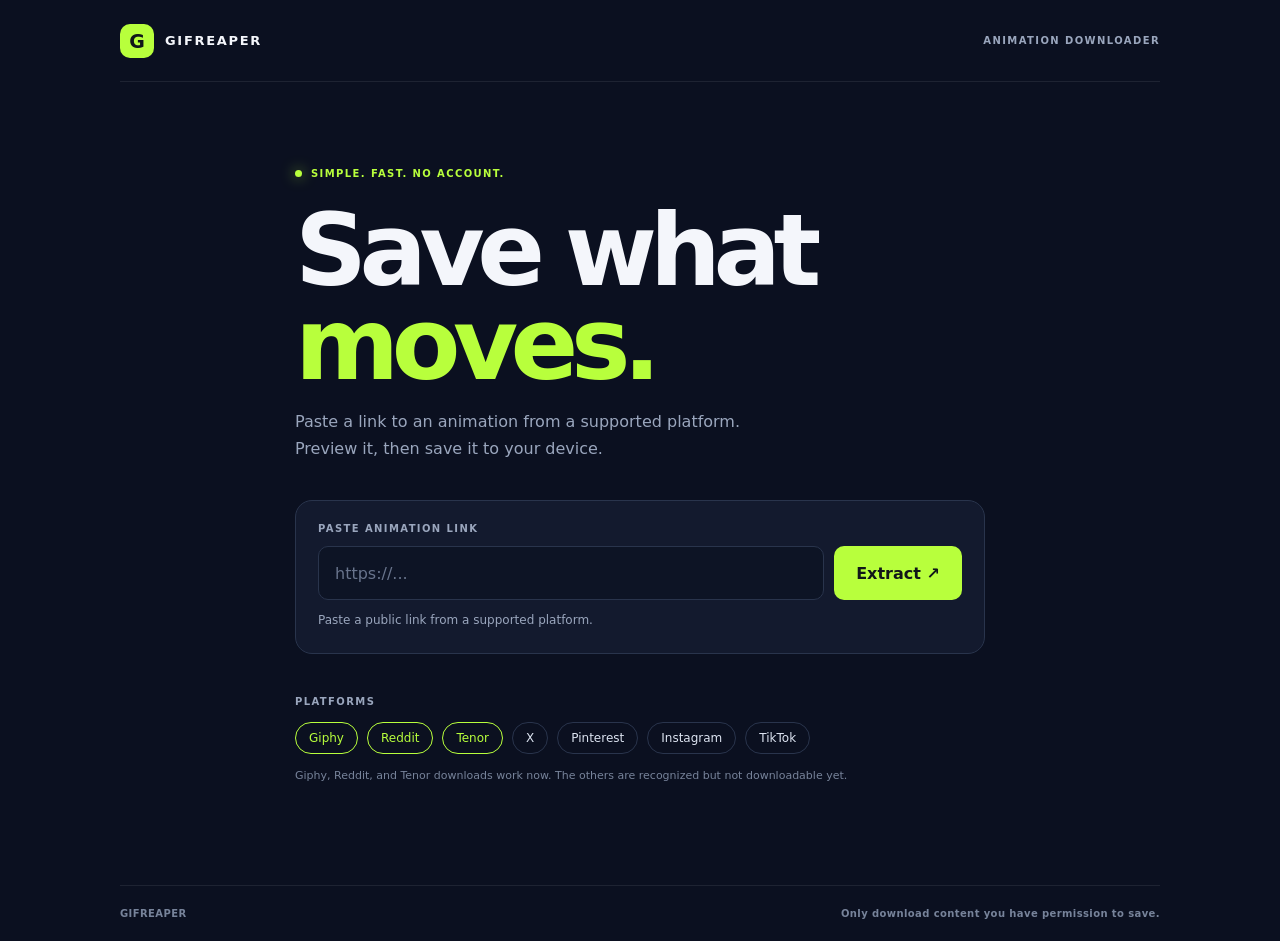
==== index.html @ ee2dcdda "Add files via upload" ====
<!doctype html>
<html lang="en">
<head>
  <meta charset="UTF-8">
  <meta name="referrer" content="no-referrer">
  <meta name="viewport" content="width=device-width, initial-scale=1">
  <meta name="description" content="Extract and download animations from supported social-media links.">
  <title>GIFReaper — Save what moves</title>
  <link rel="stylesheet" href="/style.css">
</head>
<body>
  <main class="page">
    <nav class="nav">
      <a class="brand" href="/" aria-label="GIFReaper home">
        <span class="brand-mark">G</span><span>GIFREAPER</span>
      </a>
      <span class="nav-note">ANIMATION DOWNLOADER</span>
    </nav>

    <section class="hero">
      <div class="eyebrow"><span class="pulse"></span> SIMPLE. FAST. NO ACCOUNT.</div>
      <h1>Save what<br><span>moves.</span></h1>
      <p class="intro">Paste a link to an animation from a supported platform. Preview it, then save it to your device.</p>

      <form id="extract-form" class="extract-card">
        <label for="media-url">PASTE ANIMATION LINK</label>
        <div class="input-row">
          <input id="media-url" name="url" type="url"
                 placeholder="https://..." autocomplete="url" required>
          <button id="extract-button" type="submit">Extract <span aria-hidden="true">↗</span></button>
        </div>
        <p id="message" class="message" role="status" aria-live="polite">
          Paste a public link from a supported platform.
        </p>
      </form>

      <div id="result"></div>

      <div class="supported">
        <span>PLATFORMS</span>
        <div class="platforms">
          <span class="live">Giphy</span><span class="live">Reddit</span><span class="live">Tenor</span><span>X</span>
          <span>Pinterest</span><span>Instagram</span><span>TikTok</span>
        </div>
        <small>Giphy, Reddit, and Tenor downloads work now. The others are recognized but not downloadable yet.</small>
      </div>
    </section>

    <footer>
      <span>GIFREAPER</span>
      <span>Only download content you have permission to save.</span>
    </footer>
  </main>
  <script src="/app.js"></script>
</body>
</html>
---- style.css ----
:root {
  color-scheme: dark;
  --bg: #0b1020;
  --panel: #131a2e;
  --text: #f4f6fb;
  --muted: #9aa6bd;
  --lime: #b8ff3c;
  --line: #29344c;
  --red: #ff7b86;
}
* { box-sizing: border-box; }
body {
  margin: 0; min-height: 100vh; background: var(--bg); color: var(--text);
  font-family: Inter, ui-sans-serif, system-ui, -apple-system, BlinkMacSystemFont, "Segoe UI", sans-serif;
}
.page { width: min(100% - 40px, 1040px); min-height: 100vh; margin: 0 auto; display: flex; flex-direction: column; }
.nav { height: 82px; display: flex; align-items: center; justify-content: space-between; border-bottom: 1px solid rgba(255,255,255,.08); }
.brand { display: inline-flex; align-items: center; gap: 11px; color: var(--text); text-decoration: none; font-size: 13px; font-weight: 850; letter-spacing: .13em; }
.brand-mark { width: 34px; height: 34px; display: grid; place-items: center; border-radius: 10px; background: var(--lime); color: #101719; font-size: 19px; letter-spacing: 0; }
.nav-note, .eyebrow, .extract-card label, .supported > span, footer { font-size: 10px; font-weight: 750; letter-spacing: .14em; }
.nav-note { color: var(--muted); }
.hero { width: min(100%, 690px); margin: auto; padding: 86px 0 100px; }
.eyebrow { display: flex; align-items: center; gap: 9px; color: var(--lime); }
.pulse { width: 7px; height: 7px; border-radius: 50%; background: var(--lime); box-shadow: 0 0 14px rgba(184,255,60,.7); }
h1 { margin: 25px 0 16px; font-size: clamp(58px, 11vw, 100px); line-height: .94; letter-spacing: -.075em; }
h1 span { color: var(--lime); }
.intro { max-width: 480px; color: var(--muted); font-size: 16px; line-height: 1.7; }
.extract-card { margin-top: 38px; padding: 22px; background: var(--panel); border: 1px solid var(--line); border-radius: 17px; }
.extract-card label { display: block; color: var(--muted); margin-bottom: 12px; }
.input-row { display: flex; gap: 10px; }
input { width: 100%; min-width: 0; height: 54px; padding: 0 16px; border: 1px solid var(--line); border-radius: 10px; outline: none; background: #0d1425; color: var(--text); font: inherit; }
input:focus { border-color: var(--lime); }
input::placeholder { color: #68748c; }
button { flex: 0 0 auto; min-width: 128px; border: 0; border-radius: 10px; padding: 0 18px; background: var(--lime); color: #101719; font: inherit; font-weight: 800; cursor: pointer; }
button:hover { filter: brightness(1.06); }
button:disabled { opacity: .65; cursor: wait; }
.message { min-height: 18px; margin: 13px 0 0; color: var(--muted); font-size: 12px; }
.message.error { color: var(--red); }
.message.success { color: var(--lime); }
.supported { margin-top: 36px; }
.supported > span { color: var(--muted); }
.platforms { display: flex; flex-wrap: wrap; gap: 9px; margin: 13px 0 10px; }
.platforms span { padding: 8px 13px; border: 1px solid var(--line); border-radius: 999px; color: #dce3f0; font-size: 12px; }
.supported small { color: #77839a; font-size: 11px; line-height: 1.5; }
footer { display: flex; justify-content: space-between; gap: 20px; padding: 22px 0; border-top: 1px solid rgba(255,255,255,.08); color: #77839a; letter-spacing: .04em; }
.platforms span.live { border-color: var(--lime); color: var(--lime); }
#result:empty { display: none; }
.result-card { margin-top: 16px; padding: 16px; background: var(--panel); border: 1px solid var(--line); border-radius: 17px; }
.preview { display: grid; place-items: center; min-height: 120px; max-height: 380px; overflow: hidden; border-radius: 10px; background: #0d1425; }
.preview img, .preview video { display: block; max-width: 100%; max-height: 380px; }
.preview-fail { margin: 0; padding: 24px; color: var(--muted); font-size: 12px; text-align: center; }
.result-meta { margin-top: 14px; }
.result-platform { color: var(--muted); font-size: 10px; font-weight: 750; letter-spacing: .14em; }
.result-title { margin: 6px 0 0; font-size: 14px; line-height: 1.5; overflow-wrap: anywhere; }
.actions { display: flex; flex-wrap: wrap; gap: 10px; margin-top: 14px; }
.download { flex: 1 1 160px; display: grid; place-items: center; height: 50px; padding: 0 16px; border-radius: 10px; background: var(--lime); color: #101719; font-weight: 800; font-size: 14px; text-decoration: none; }
.download:hover { filter: brightness(1.06); }
@media (max-width: 560px) {
  .page { width: min(100% - 28px, 1040px); }
  .nav { height: 68px; }
  .nav-note { font-size: 8px; }
  .hero { padding: 70px 0 80px; }
  .extract-card { padding: 16px; }
  .input-row { flex-direction: column; }
  button { height: 50px; }
  footer { flex-direction: column; font-size: 9px; }
}

.result-badges { display: flex; flex-wrap: wrap; gap: 8px; align-items: center; }
.result-format { padding: 3px 8px; border: 1px solid var(--line); border-radius: 999px; color: #dce3f0; font-size: 10px; font-weight: 750; letter-spacing: .08em; }
.preview-loading { margin: 0; padding: 24px; color: var(--muted); font-size: 12px; text-align: center; }
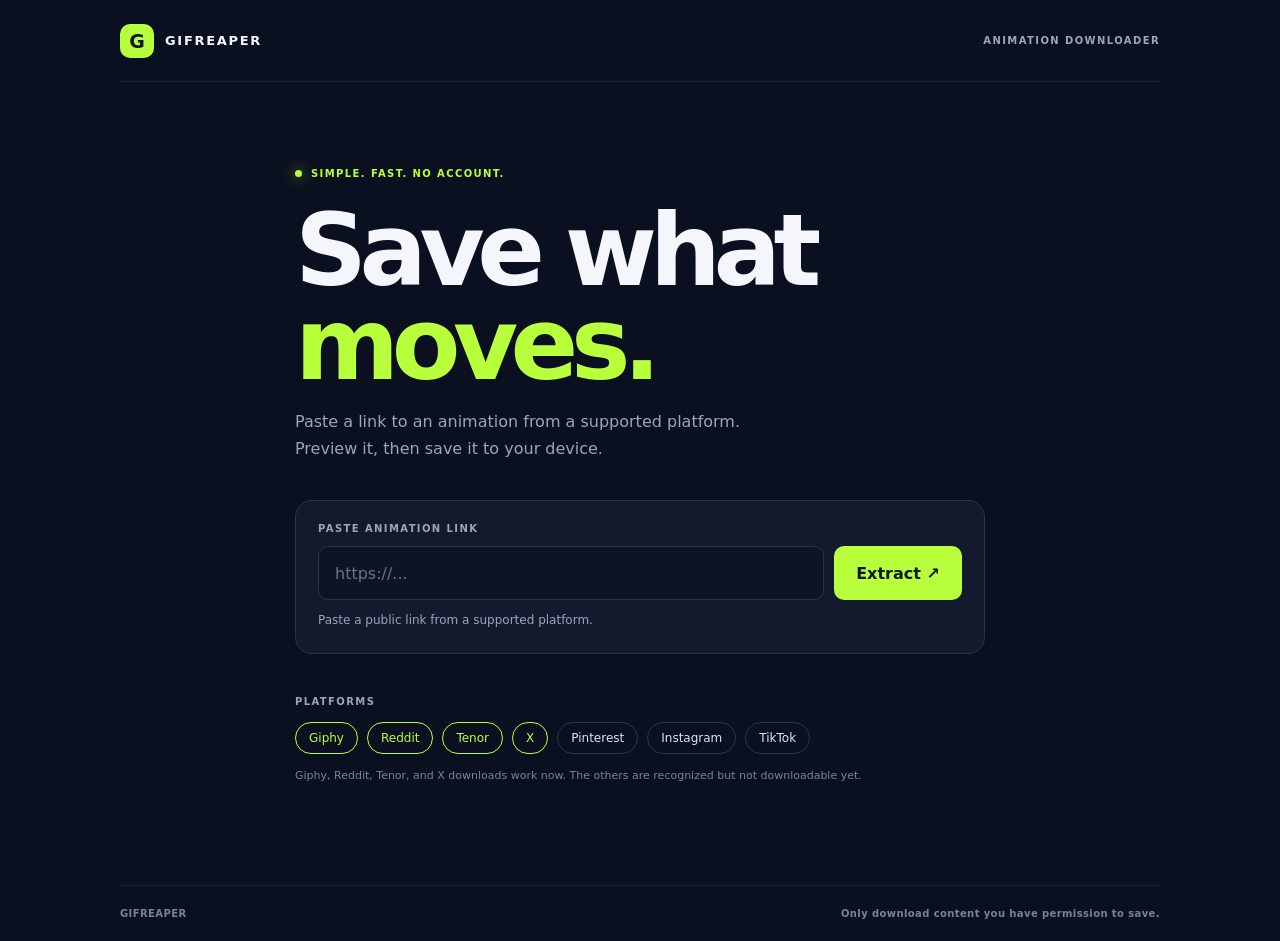
==== commit 472d65a5: "Add files via upload" ====
--- a/index.html
+++ b/index.html
@@ -39,10 +39,10 @@
       <div class="supported">
         <span>PLATFORMS</span>
         <div class="platforms">
-          <span class="live">Giphy</span><span class="live">Reddit</span><span class="live">Tenor</span><span>X</span>
+          <span class="live">Giphy</span><span class="live">Reddit</span><span class="live">Tenor</span><span class="live">X</span>
           <span>Pinterest</span><span>Instagram</span><span>TikTok</span>
         </div>
-        <small>Giphy, Reddit, and Tenor downloads work now. The others are recognized but not downloadable yet.</small>
+        <small>Giphy, Reddit, Tenor, and X downloads work now. The others are recognized but not downloadable yet.</small>
       </div>
     </section>
 
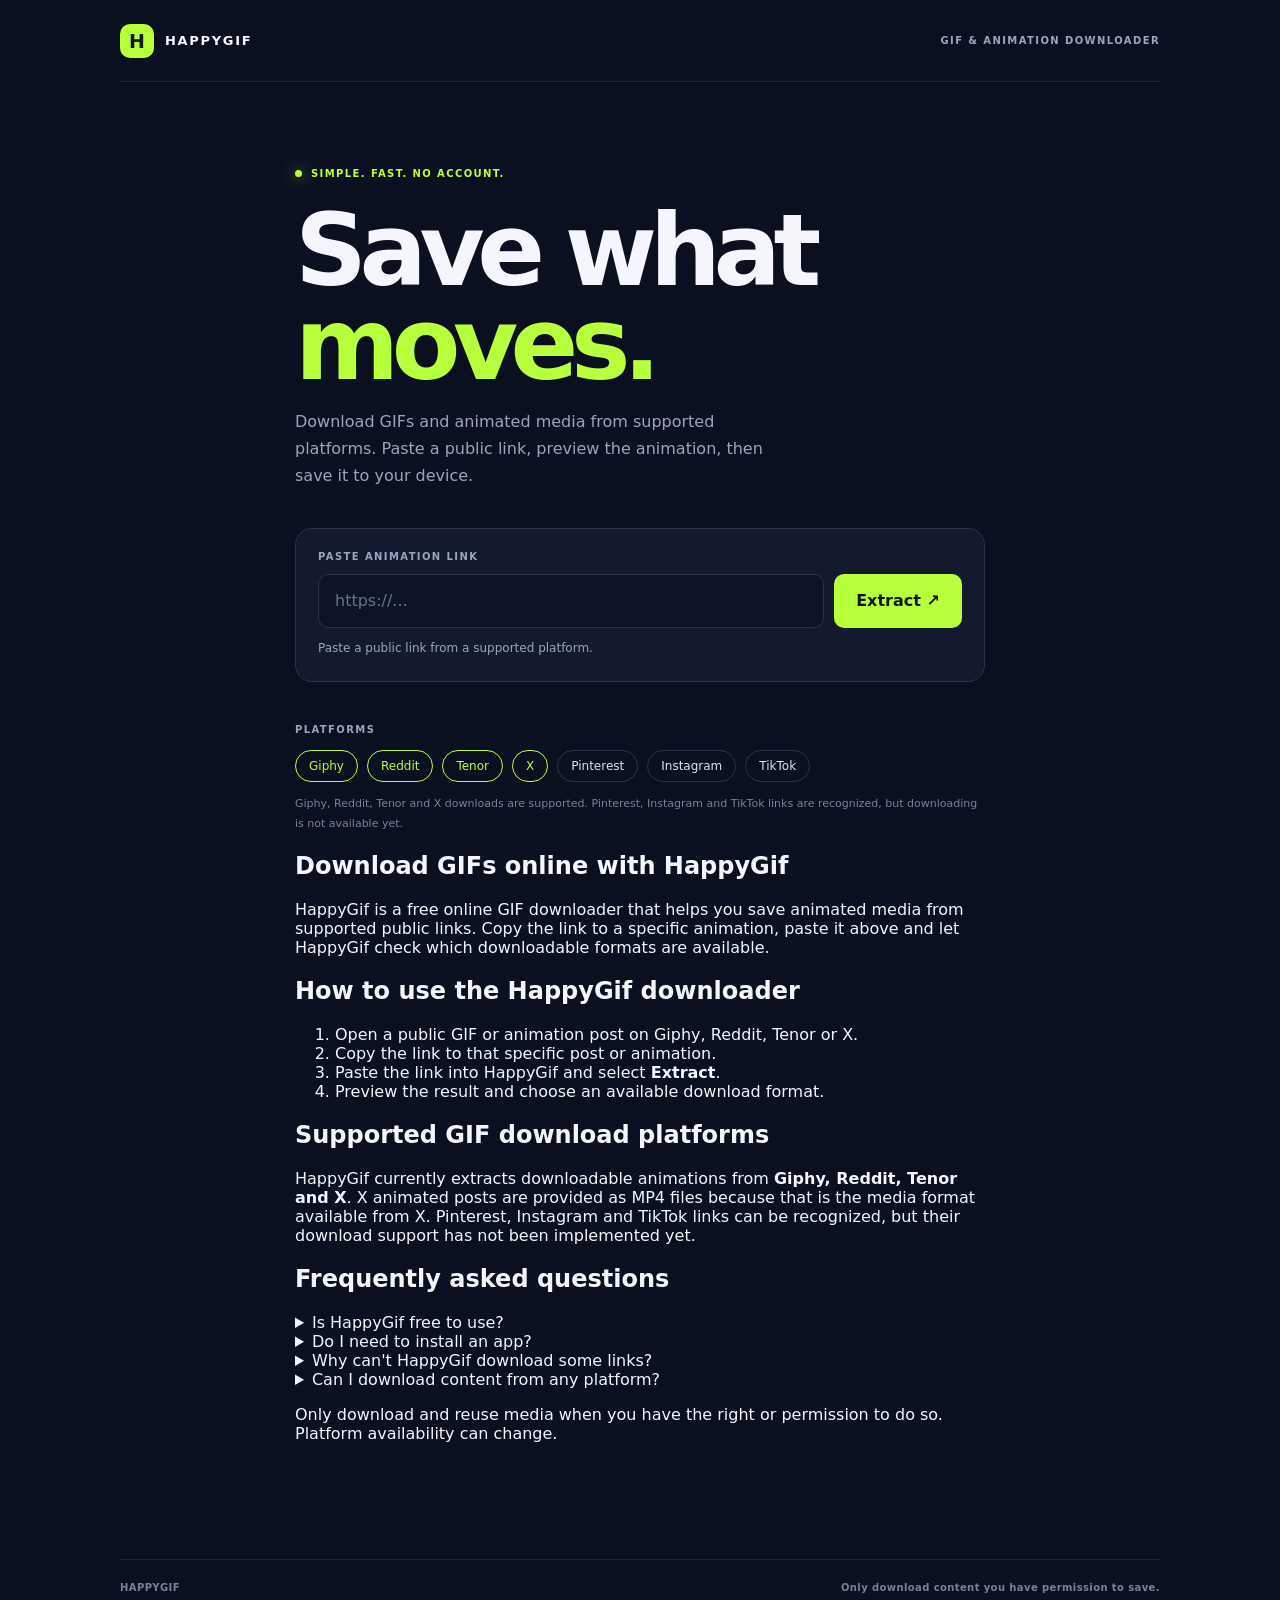
==== commit e08087dc: "Update index.html" ====
--- a/index.html
+++ b/index.html
@@ -1,56 +1,257 @@
+
 <!doctype html>
 <html lang="en">
 <head>
   <meta charset="UTF-8">
-  <meta name="referrer" content="no-referrer">
   <meta name="viewport" content="width=device-width, initial-scale=1">
-  <meta name="description" content="Extract and download animations from supported social-media links.">
-  <title>GIFReaper — Save what moves</title>
+
+  <title>HappyGif — Download GIFs Online</title>
+
+  <meta name="description" content="Download GIFs and animated media from Giphy, Reddit, Tenor and X. Paste a public link, preview the animation and save it with HappyGif.">
+
+  <meta name="robots" content="index, follow, max-image-preview:large">
+  <meta name="theme-color" content="#0b1020">
+
+  <link rel="canonical" href="https://happygif.onrender.com/">
+  <link rel="icon" type="image/svg+xml" href="/favicon.svg">
   <link rel="stylesheet" href="/style.css">
+
+  <!-- Open Graph -->
+  <meta property="og:type" content="website">
+  <meta property="og:site_name" content="HappyGif">
+  <meta property="og:title" content="HappyGif — Download GIFs Online">
+  <meta property="og:description" content="Paste a public link from Giphy, Reddit, Tenor or X. Preview the animation and download it with HappyGif.">
+  <meta property="og:url" content="https://happygif.onrender.com/">
+
+  <!-- X / Twitter -->
+  <meta name="twitter:card" content="summary">
+  <meta name="twitter:title" content="HappyGif — Download GIFs Online">
+  <meta name="twitter:description" content="Download GIFs and animated media from supported links with HappyGif.">
+
+  <!-- Search engine structured data -->
+  <script type="application/ld+json">
+  {
+    "@context": "https://schema.org",
+    "@type": "WebApplication",
+    "name": "HappyGif",
+    "url": "https://happygif.onrender.com/",
+    "description": "An online tool for previewing and downloading GIFs and animated media from supported Giphy, Reddit, Tenor and X links.",
+    "applicationCategory": "UtilitiesApplication",
+    "operatingSystem": "Any",
+    "offers": {
+      "@type": "Offer",
+      "price": "0",
+      "priceCurrency": "USD"
+    }
+  }
+  </script>
+
+  <!-- FAQ structured data -->
+  <script type="application/ld+json">
+  {
+    "@context": "https://schema.org",
+    "@type": "FAQPage",
+    "mainEntity": [
+      {
+        "@type": "Question",
+        "name": "How do I download a GIF with HappyGif?",
+        "acceptedAnswer": {
+          "@type": "Answer",
+          "text": "Copy a public animation link from a supported platform, paste it into HappyGif, select Extract, preview the result and choose an available download format."
+        }
+      },
+      {
+        "@type": "Question",
+        "name": "Which platforms does HappyGif support?",
+        "acceptedAnswer": {
+          "@type": "Answer",
+          "text": "HappyGif currently extracts downloadable media from Giphy, Reddit, Tenor and X. Pinterest, Instagram and TikTok links can be recognized, but downloading from those platforms is not available yet."
+        }
+      },
+      {
+        "@type": "Question",
+        "name": "Does HappyGif require an account?",
+        "acceptedAnswer": {
+          "@type": "Answer",
+          "text": "No. HappyGif can be used without creating an account."
+        }
+      },
+      {
+        "@type": "Question",
+        "name": "Why does an X download save as an MP4?",
+        "acceptedAnswer": {
+          "@type": "Answer",
+          "text": "Animated media from X is delivered as MP4 video, so HappyGif provides the available MP4 download."
+        }
+      }
+    ]
+  }
+  </script>
 </head>
+
 <body>
   <main class="page">
-    <nav class="nav">
-      <a class="brand" href="/" aria-label="GIFReaper home">
-        <span class="brand-mark">G</span><span>GIFREAPER</span>
+
+    <nav class="nav" aria-label="Main navigation">
+      <a class="brand" href="/" aria-label="HappyGif home">
+        <span class="brand-mark">H</span>
+        <span>HAPPYGIF</span>
       </a>
-      <span class="nav-note">ANIMATION DOWNLOADER</span>
+
+      <span class="nav-note">GIF & ANIMATION DOWNLOADER</span>
     </nav>
 
     <section class="hero">
-      <div class="eyebrow"><span class="pulse"></span> SIMPLE. FAST. NO ACCOUNT.</div>
+
+      <div class="eyebrow">
+        <span class="pulse"></span>
+        SIMPLE. FAST. NO ACCOUNT.
+      </div>
+
       <h1>Save what<br><span>moves.</span></h1>
-      <p class="intro">Paste a link to an animation from a supported platform. Preview it, then save it to your device.</p>
+
+      <p class="intro">
+        Download GIFs and animated media from supported platforms.
+        Paste a public link, preview the animation, then save it to your device.
+      </p>
 
       <form id="extract-form" class="extract-card">
+
         <label for="media-url">PASTE ANIMATION LINK</label>
+
         <div class="input-row">
-          <input id="media-url" name="url" type="url"
-                 placeholder="https://..." autocomplete="url" required>
-          <button id="extract-button" type="submit">Extract <span aria-hidden="true">↗</span></button>
+          <input
+            id="media-url"
+            name="url"
+            type="url"
+            placeholder="https://..."
+            autocomplete="url"
+            required
+          >
+
+          <button id="extract-button" type="submit">
+            Extract <span aria-hidden="true">↗</span>
+          </button>
         </div>
+
         <p id="message" class="message" role="status" aria-live="polite">
           Paste a public link from a supported platform.
         </p>
+
       </form>
 
       <div id="result"></div>
 
       <div class="supported">
+
         <span>PLATFORMS</span>
+
         <div class="platforms">
-          <span class="live">Giphy</span><span class="live">Reddit</span><span class="live">Tenor</span><span class="live">X</span>
-          <span>Pinterest</span><span>Instagram</span><span>TikTok</span>
+          <span class="live">Giphy</span>
+          <span class="live">Reddit</span>
+          <span class="live">Tenor</span>
+          <span class="live">X</span>
+          <span>Pinterest</span>
+          <span>Instagram</span>
+          <span>TikTok</span>
         </div>
-        <small>Giphy, Reddit, Tenor, and X downloads work now. The others are recognized but not downloadable yet.</small>
+
+        <small>
+          Giphy, Reddit, Tenor and X downloads are supported.
+          Pinterest, Instagram and TikTok links are recognized,
+          but downloading is not available yet.
+        </small>
+
       </div>
+
+      <!-- Search engine content -->
+      <section class="seo-content" aria-labelledby="how-it-works">
+
+        <h2 id="how-it-works">Download GIFs online with HappyGif</h2>
+
+        <p>
+          HappyGif is a free online GIF downloader that helps you save
+          animated media from supported public links. Copy the link to
+          a specific animation, paste it above and let HappyGif check
+          which downloadable formats are available.
+        </p>
+
+        <h2>How to use the HappyGif downloader</h2>
+
+        <ol>
+          <li>Open a public GIF or animation post on Giphy, Reddit, Tenor or X.</li>
+          <li>Copy the link to that specific post or animation.</li>
+          <li>Paste the link into HappyGif and select <strong>Extract</strong>.</li>
+          <li>Preview the result and choose an available download format.</li>
+        </ol>
+
+        <h2>Supported GIF download platforms</h2>
+
+        <p>
+          HappyGif currently extracts downloadable animations from
+          <strong>Giphy, Reddit, Tenor and X</strong>.
+          X animated posts are provided as MP4 files because that is
+          the media format available from X.
+          Pinterest, Instagram and TikTok links can be recognized,
+          but their download support has not been implemented yet.
+        </p>
+
+        <h2>Frequently asked questions</h2>
+
+        <div class="faq-list">
+
+          <details>
+            <summary>Is HappyGif free to use?</summary>
+            <p>
+              Yes. HappyGif is currently free to use and does not
+              require an account.
+            </p>
+          </details>
+
+          <details>
+            <summary>Do I need to install an app?</summary>
+            <p>
+              No. HappyGif runs in your web browser. Open the website,
+              paste a supported public link and extract the animation.
+            </p>
+          </details>
+
+          <details>
+            <summary>Why can't HappyGif download some links?</summary>
+            <p>
+              A post may be private, removed, unavailable, or hosted on
+              a platform that HappyGif does not yet support for downloads.
+              Some platforms may also restrict automated access.
+            </p>
+          </details>
+
+          <details>
+            <summary>Can I download content from any platform?</summary>
+            <p>
+              Not yet. Download extraction currently supports Giphy,
+              Reddit, Tenor and X. Other platforms may be recognized
+              without being downloadable.
+            </p>
+          </details>
+
+        </div>
+
+        <p class="legal-note">
+          Only download and reuse media when you have the right or
+          permission to do so. Platform availability can change.
+        </p>
+
+      </section>
+
     </section>
 
     <footer>
-      <span>GIFREAPER</span>
+      <span>HAPPYGIF</span>
       <span>Only download content you have permission to save.</span>
     </footer>
+
   </main>
-  <script src="/app.js"></script>
+
+  <script src="/app.js" defer></script>
 </body>
 </html>
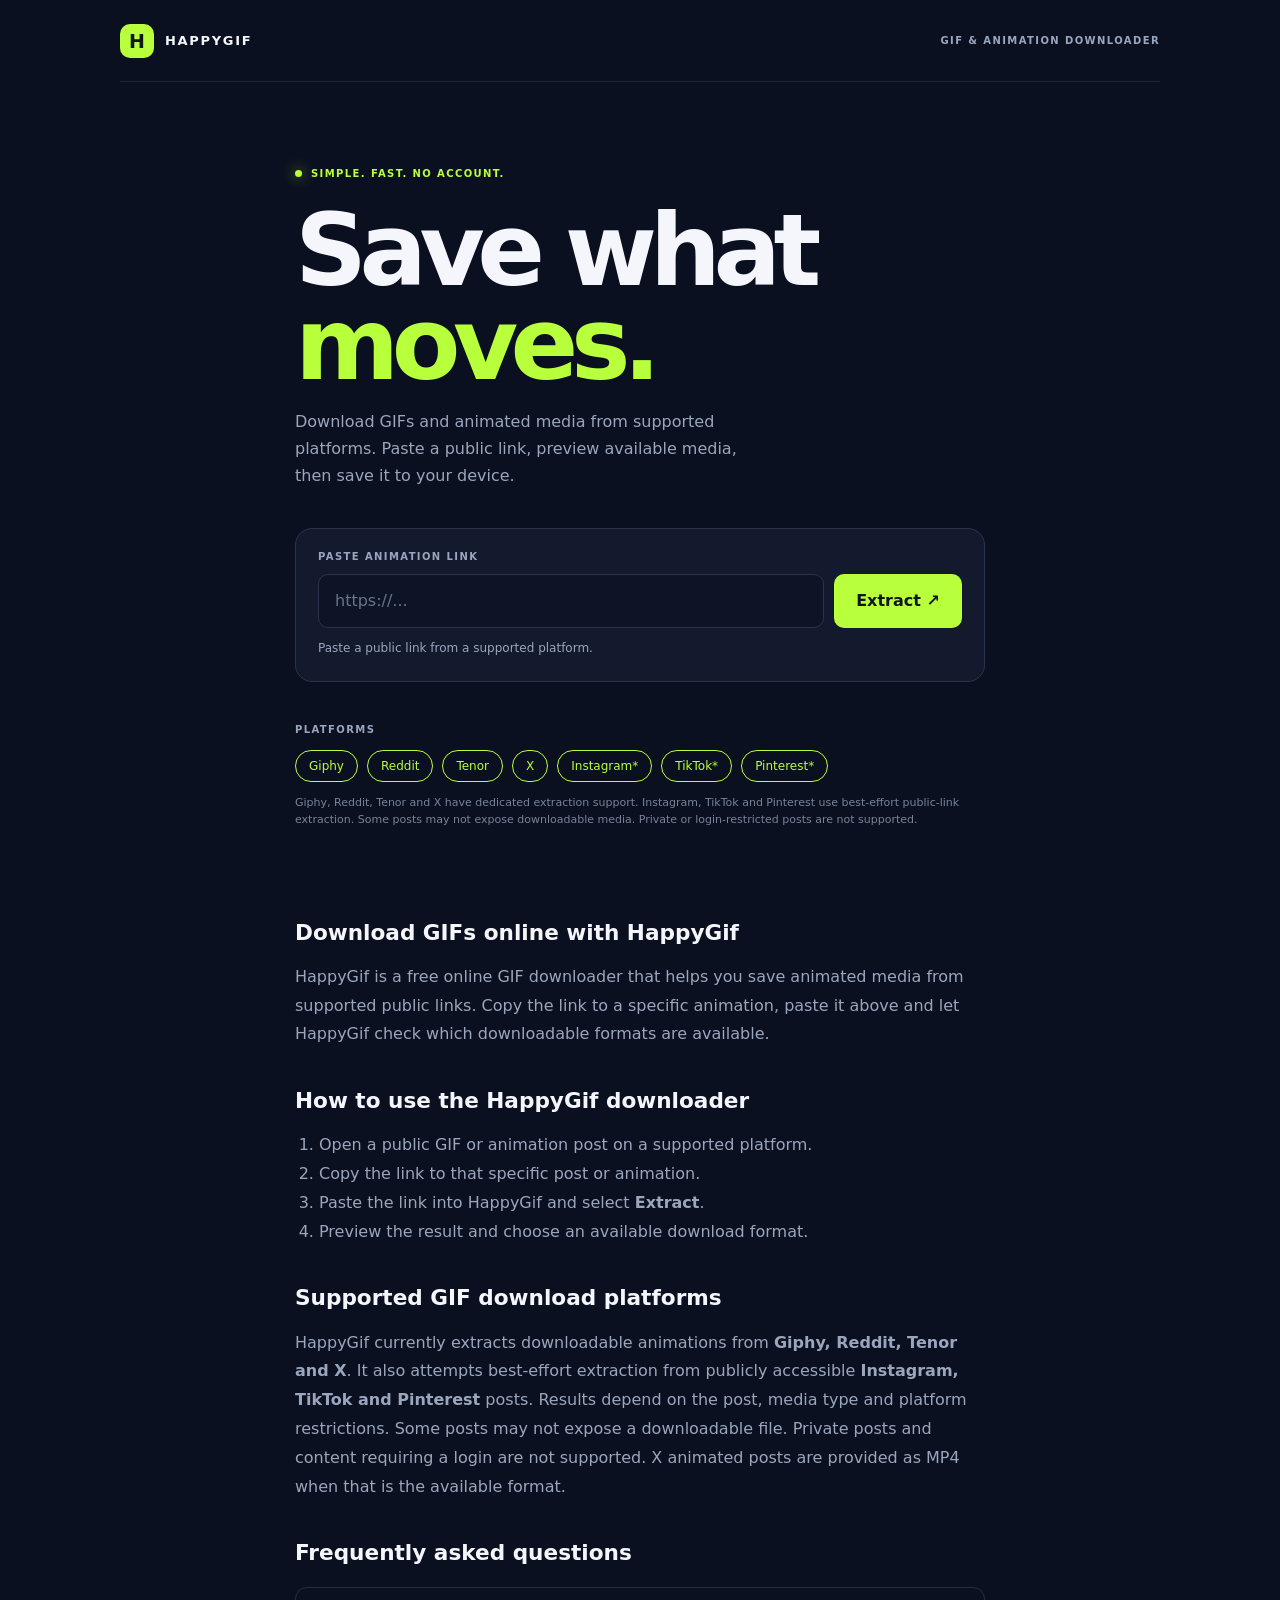
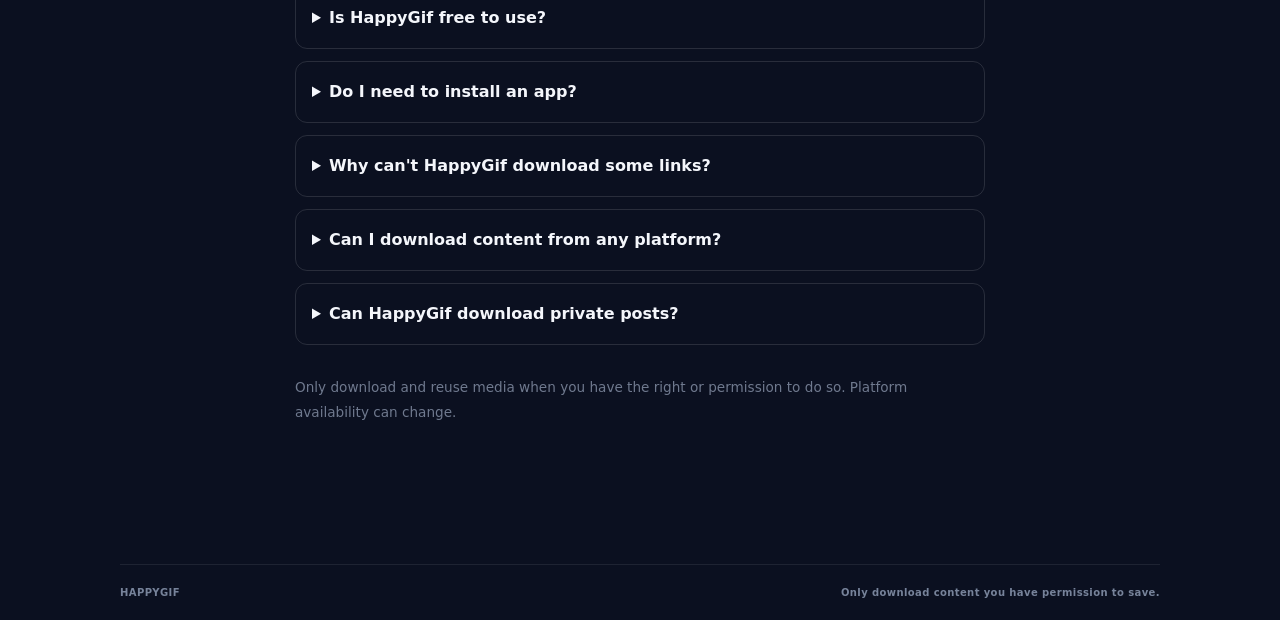
==== commit 92663e29: "Update index.html" ====
--- a/index.html
+++ b/index.html
@@ -1,4 +1,3 @@
-
 <!doctype html>
 <html lang="en">
 <head>
@@ -7,7 +6,7 @@
 
   <title>HappyGif — Download GIFs Online</title>
 
-  <meta name="description" content="Download GIFs and animated media from Giphy, Reddit, Tenor and X. Paste a public link, preview the animation and save it with HappyGif.">
+  <meta name="description" content="Download GIFs and animated media from Giphy, Reddit, Tenor, X, Instagram, TikTok and Pinterest when publicly accessible. Paste a link, preview available media and save it with HappyGif.">
 
   <meta name="robots" content="index, follow, max-image-preview:large">
   <meta name="theme-color" content="#0b1020">
@@ -20,13 +19,13 @@
   <meta property="og:type" content="website">
   <meta property="og:site_name" content="HappyGif">
   <meta property="og:title" content="HappyGif — Download GIFs Online">
-  <meta property="og:description" content="Paste a public link from Giphy, Reddit, Tenor or X. Preview the animation and download it with HappyGif.">
+  <meta property="og:description" content="Paste a public link from a supported platform. Preview available media and download it with HappyGif.">
   <meta property="og:url" content="https://happygif.onrender.com/">
 
   <!-- X / Twitter -->
   <meta name="twitter:card" content="summary">
   <meta name="twitter:title" content="HappyGif — Download GIFs Online">
-  <meta name="twitter:description" content="Download GIFs and animated media from supported links with HappyGif.">
+  <meta name="twitter:description" content="Download GIFs and supported animated media from public links with HappyGif.">
 
   <!-- Search engine structured data -->
   <script type="application/ld+json">
@@ -35,7 +34,7 @@
     "@type": "WebApplication",
     "name": "HappyGif",
     "url": "https://happygif.onrender.com/",
-    "description": "An online tool for previewing and downloading GIFs and animated media from supported Giphy, Reddit, Tenor and X links.",
+    "description": "An online tool for previewing and downloading GIFs and animated media from supported public links on Giphy, Reddit, Tenor, X, Instagram, TikTok and Pinterest.",
     "applicationCategory": "UtilitiesApplication",
     "operatingSystem": "Any",
     "offers": {
@@ -65,7 +64,7 @@
         "name": "Which platforms does HappyGif support?",
         "acceptedAnswer": {
           "@type": "Answer",
-          "text": "HappyGif currently extracts downloadable media from Giphy, Reddit, Tenor and X. Pinterest, Instagram and TikTok links can be recognized, but downloading from those platforms is not available yet."
+          "text": "HappyGif extracts downloadable media from Giphy, Reddit, Tenor and X, and attempts best-effort extraction from publicly accessible Instagram, TikTok and Pinterest posts. Results vary by post and platform restrictions."
         }
       },
       {
@@ -81,7 +80,15 @@
         "name": "Why does an X download save as an MP4?",
         "acceptedAnswer": {
           "@type": "Answer",
-          "text": "Animated media from X is delivered as MP4 video, so HappyGif provides the available MP4 download."
+          "text": "Animated media from X is often delivered as MP4 video, so HappyGif provides the available MP4 download."
+        }
+      },
+      {
+        "@type": "Question",
+        "name": "Can HappyGif download private posts?",
+        "acceptedAnswer": {
+          "@type": "Answer",
+          "text": "No. HappyGif does not bypass private-account restrictions or login requirements. Only publicly accessible media that can be retrieved is supported."
         }
       }
     ]
@@ -112,7 +119,7 @@
 
       <p class="intro">
         Download GIFs and animated media from supported platforms.
-        Paste a public link, preview the animation, then save it to your device.
+        Paste a public link, preview available media, then save it to your device.
       </p>
 
       <form id="extract-form" class="extract-card">
@@ -151,15 +158,16 @@
           <span class="live">Reddit</span>
           <span class="live">Tenor</span>
           <span class="live">X</span>
-          <span>Pinterest</span>
-          <span>Instagram</span>
-          <span>TikTok</span>
+          <span class="live">Instagram*</span>
+          <span class="live">TikTok*</span>
+          <span class="live">Pinterest*</span>
         </div>
 
         <small>
-          Giphy, Reddit, Tenor and X downloads are supported.
-          Pinterest, Instagram and TikTok links are recognized,
-          but downloading is not available yet.
+          Giphy, Reddit, Tenor and X have dedicated extraction support.
+          Instagram, TikTok and Pinterest use best-effort public-link extraction.
+          Some posts may not expose downloadable media.
+          Private or login-restricted posts are not supported.
         </small>
 
       </div>
@@ -179,7 +187,7 @@
         <h2>How to use the HappyGif downloader</h2>
 
         <ol>
-          <li>Open a public GIF or animation post on Giphy, Reddit, Tenor or X.</li>
+          <li>Open a public GIF or animation post on a supported platform.</li>
           <li>Copy the link to that specific post or animation.</li>
           <li>Paste the link into HappyGif and select <strong>Extract</strong>.</li>
           <li>Preview the result and choose an available download format.</li>
@@ -190,10 +198,12 @@
         <p>
           HappyGif currently extracts downloadable animations from
           <strong>Giphy, Reddit, Tenor and X</strong>.
-          X animated posts are provided as MP4 files because that is
-          the media format available from X.
-          Pinterest, Instagram and TikTok links can be recognized,
-          but their download support has not been implemented yet.
+          It also attempts best-effort extraction from publicly accessible
+          <strong>Instagram, TikTok and Pinterest</strong> posts.
+          Results depend on the post, media type and platform restrictions.
+          Some posts may not expose a downloadable file.
+          Private posts and content requiring a login are not supported.
+          X animated posts are provided as MP4 when that is the available format.
         </p>
 
         <h2>Frequently asked questions</h2>
@@ -220,17 +230,27 @@
             <summary>Why can't HappyGif download some links?</summary>
             <p>
               A post may be private, removed, unavailable, or hosted on
-              a platform that HappyGif does not yet support for downloads.
-              Some platforms may also restrict automated access.
+              a platform that restricts automated access. Some posts
+              may also contain still images rather than downloadable
+              GIF or video media.
             </p>
           </details>
 
           <details>
             <summary>Can I download content from any platform?</summary>
             <p>
-              Not yet. Download extraction currently supports Giphy,
-              Reddit, Tenor and X. Other platforms may be recognized
-              without being downloadable.
+              HappyGif supports Giphy, Reddit, Tenor and X, and attempts
+              extraction from public Instagram, TikTok and Pinterest links.
+              Availability depends on the post and platform restrictions.
+            </p>
+          </details>
+
+          <details>
+            <summary>Can HappyGif download private posts?</summary>
+            <p>
+              No. HappyGif does not bypass private-account restrictions
+              or login requirements. Only publicly accessible media
+              that can be retrieved is supported.
             </p>
           </details>
 
--- a/style.css
+++ b/style.css
@@ -1,3 +1,4 @@
+
 :root {
   color-scheme: dark;
   --bg: #0b1020;
@@ -8,64 +9,424 @@
   --line: #29344c;
   --red: #ff7b86;
 }
-* { box-sizing: border-box; }
+
+* {
+  box-sizing: border-box;
+}
+
 body {
-  margin: 0; min-height: 100vh; background: var(--bg); color: var(--text);
-  font-family: Inter, ui-sans-serif, system-ui, -apple-system, BlinkMacSystemFont, "Segoe UI", sans-serif;
-}
-.page { width: min(100% - 40px, 1040px); min-height: 100vh; margin: 0 auto; display: flex; flex-direction: column; }
-.nav { height: 82px; display: flex; align-items: center; justify-content: space-between; border-bottom: 1px solid rgba(255,255,255,.08); }
-.brand { display: inline-flex; align-items: center; gap: 11px; color: var(--text); text-decoration: none; font-size: 13px; font-weight: 850; letter-spacing: .13em; }
-.brand-mark { width: 34px; height: 34px; display: grid; place-items: center; border-radius: 10px; background: var(--lime); color: #101719; font-size: 19px; letter-spacing: 0; }
-.nav-note, .eyebrow, .extract-card label, .supported > span, footer { font-size: 10px; font-weight: 750; letter-spacing: .14em; }
-.nav-note { color: var(--muted); }
-.hero { width: min(100%, 690px); margin: auto; padding: 86px 0 100px; }
-.eyebrow { display: flex; align-items: center; gap: 9px; color: var(--lime); }
-.pulse { width: 7px; height: 7px; border-radius: 50%; background: var(--lime); box-shadow: 0 0 14px rgba(184,255,60,.7); }
-h1 { margin: 25px 0 16px; font-size: clamp(58px, 11vw, 100px); line-height: .94; letter-spacing: -.075em; }
-h1 span { color: var(--lime); }
-.intro { max-width: 480px; color: var(--muted); font-size: 16px; line-height: 1.7; }
-.extract-card { margin-top: 38px; padding: 22px; background: var(--panel); border: 1px solid var(--line); border-radius: 17px; }
-.extract-card label { display: block; color: var(--muted); margin-bottom: 12px; }
-.input-row { display: flex; gap: 10px; }
-input { width: 100%; min-width: 0; height: 54px; padding: 0 16px; border: 1px solid var(--line); border-radius: 10px; outline: none; background: #0d1425; color: var(--text); font: inherit; }
-input:focus { border-color: var(--lime); }
-input::placeholder { color: #68748c; }
-button { flex: 0 0 auto; min-width: 128px; border: 0; border-radius: 10px; padding: 0 18px; background: var(--lime); color: #101719; font: inherit; font-weight: 800; cursor: pointer; }
-button:hover { filter: brightness(1.06); }
-button:disabled { opacity: .65; cursor: wait; }
-.message { min-height: 18px; margin: 13px 0 0; color: var(--muted); font-size: 12px; }
-.message.error { color: var(--red); }
-.message.success { color: var(--lime); }
-.supported { margin-top: 36px; }
-.supported > span { color: var(--muted); }
-.platforms { display: flex; flex-wrap: wrap; gap: 9px; margin: 13px 0 10px; }
-.platforms span { padding: 8px 13px; border: 1px solid var(--line); border-radius: 999px; color: #dce3f0; font-size: 12px; }
-.supported small { color: #77839a; font-size: 11px; line-height: 1.5; }
-footer { display: flex; justify-content: space-between; gap: 20px; padding: 22px 0; border-top: 1px solid rgba(255,255,255,.08); color: #77839a; letter-spacing: .04em; }
-.platforms span.live { border-color: var(--lime); color: var(--lime); }
-#result:empty { display: none; }
-.result-card { margin-top: 16px; padding: 16px; background: var(--panel); border: 1px solid var(--line); border-radius: 17px; }
-.preview { display: grid; place-items: center; min-height: 120px; max-height: 380px; overflow: hidden; border-radius: 10px; background: #0d1425; }
-.preview img, .preview video { display: block; max-width: 100%; max-height: 380px; }
-.preview-fail { margin: 0; padding: 24px; color: var(--muted); font-size: 12px; text-align: center; }
-.result-meta { margin-top: 14px; }
-.result-platform { color: var(--muted); font-size: 10px; font-weight: 750; letter-spacing: .14em; }
-.result-title { margin: 6px 0 0; font-size: 14px; line-height: 1.5; overflow-wrap: anywhere; }
-.actions { display: flex; flex-wrap: wrap; gap: 10px; margin-top: 14px; }
-.download { flex: 1 1 160px; display: grid; place-items: center; height: 50px; padding: 0 16px; border-radius: 10px; background: var(--lime); color: #101719; font-weight: 800; font-size: 14px; text-decoration: none; }
-.download:hover { filter: brightness(1.06); }
+  margin: 0;
+  min-height: 100vh;
+  background: var(--bg);
+  color: var(--text);
+  font-family: Inter, ui-sans-serif, system-ui, -apple-system,
+    BlinkMacSystemFont, "Segoe UI", sans-serif;
+}
+
+.page {
+  width: min(100% - 40px, 1040px);
+  min-height: 100vh;
+  margin: 0 auto;
+  display: flex;
+  flex-direction: column;
+}
+
+.nav {
+  height: 82px;
+  display: flex;
+  align-items: center;
+  justify-content: space-between;
+  border-bottom: 1px solid rgba(255,255,255,.08);
+}
+
+.brand {
+  display: inline-flex;
+  align-items: center;
+  gap: 11px;
+  color: var(--text);
+  text-decoration: none;
+  font-size: 13px;
+  font-weight: 850;
+  letter-spacing: .13em;
+}
+
+.brand-mark {
+  width: 34px;
+  height: 34px;
+  display: grid;
+  place-items: center;
+  border-radius: 10px;
+  background: var(--lime);
+  color: #101719;
+  font-size: 19px;
+  letter-spacing: 0;
+}
+
+.nav-note,
+.eyebrow,
+.extract-card label,
+.supported > span,
+footer {
+  font-size: 10px;
+  font-weight: 750;
+  letter-spacing: .14em;
+}
+
+.nav-note {
+  color: var(--muted);
+}
+
+.hero {
+  width: min(100%, 690px);
+  margin: auto;
+  padding: 86px 0 100px;
+}
+
+.eyebrow {
+  display: flex;
+  align-items: center;
+  gap: 9px;
+  color: var(--lime);
+}
+
+.pulse {
+  width: 7px;
+  height: 7px;
+  border-radius: 50%;
+  background: var(--lime);
+  box-shadow: 0 0 14px rgba(184,255,60,.7);
+}
+
+h1 {
+  margin: 25px 0 16px;
+  font-size: clamp(58px, 11vw, 100px);
+  line-height: .94;
+  letter-spacing: -.075em;
+}
+
+h1 span {
+  color: var(--lime);
+}
+
+.intro {
+  max-width: 480px;
+  color: var(--muted);
+  font-size: 16px;
+  line-height: 1.7;
+}
+
+.extract-card {
+  margin-top: 38px;
+  padding: 22px;
+  background: var(--panel);
+  border: 1px solid var(--line);
+  border-radius: 17px;
+}
+
+.extract-card label {
+  display: block;
+  color: var(--muted);
+  margin-bottom: 12px;
+}
+
+.input-row {
+  display: flex;
+  gap: 10px;
+}
+
+input {
+  width: 100%;
+  min-width: 0;
+  height: 54px;
+  padding: 0 16px;
+  border: 1px solid var(--line);
+  border-radius: 10px;
+  outline: none;
+  background: #0d1425;
+  color: var(--text);
+  font: inherit;
+}
+
+input:focus {
+  border-color: var(--lime);
+}
+
+input::placeholder {
+  color: #68748c;
+}
+
+button {
+  flex: 0 0 auto;
+  min-width: 128px;
+  border: 0;
+  border-radius: 10px;
+  padding: 0 18px;
+  background: var(--lime);
+  color: #101719;
+  font: inherit;
+  font-weight: 800;
+  cursor: pointer;
+}
+
+button:hover {
+  filter: brightness(1.06);
+}
+
+button:disabled {
+  opacity: .65;
+  cursor: wait;
+}
+
+.message {
+  min-height: 18px;
+  margin: 13px 0 0;
+  color: var(--muted);
+  font-size: 12px;
+}
+
+.message.error {
+  color: var(--red);
+}
+
+.message.success {
+  color: var(--lime);
+}
+
+.supported {
+  margin-top: 36px;
+}
+
+.supported > span {
+  color: var(--muted);
+}
+
+.platforms {
+  display: flex;
+  flex-wrap: wrap;
+  gap: 9px;
+  margin: 13px 0 10px;
+}
+
+.platforms span {
+  padding: 8px 13px;
+  border: 1px solid var(--line);
+  border-radius: 999px;
+  color: #dce3f0;
+  font-size: 12px;
+}
+
+.supported small {
+  display: block;
+  margin-top: 12px;
+  color: #77839a;
+  font-size: 11px;
+  line-height: 1.6;
+}
+
+footer {
+  display: flex;
+  justify-content: space-between;
+  gap: 20px;
+  padding: 22px 0;
+  border-top: 1px solid rgba(255,255,255,.08);
+  color: #77839a;
+  letter-spacing: .04em;
+}
+
+.platforms span.live {
+  border-color: var(--lime);
+  color: var(--lime);
+}
+
+#result:empty {
+  display: none;
+}
+
+.result-card {
+  margin-top: 16px;
+  padding: 16px;
+  background: var(--panel);
+  border: 1px solid var(--line);
+  border-radius: 17px;
+}
+
+.preview {
+  display: grid;
+  place-items: center;
+  min-height: 120px;
+  max-height: 380px;
+  overflow: hidden;
+  border-radius: 10px;
+  background: #0d1425;
+}
+
+.preview img,
+.preview video {
+  display: block;
+  max-width: 100%;
+  max-height: 380px;
+}
+
+.preview-fail {
+  margin: 0;
+  padding: 24px;
+  color: var(--muted);
+  font-size: 12px;
+  text-align: center;
+}
+
+.result-meta {
+  margin-top: 14px;
+}
+
+.result-platform {
+  color: var(--muted);
+  font-size: 10px;
+  font-weight: 750;
+  letter-spacing: .14em;
+}
+
+.result-title {
+  margin: 6px 0 0;
+  font-size: 14px;
+  line-height: 1.5;
+  overflow-wrap: anywhere;
+}
+
+.actions {
+  display: flex;
+  flex-wrap: wrap;
+  gap: 10px;
+  margin-top: 14px;
+}
+
+.download {
+  flex: 1 1 160px;
+  display: grid;
+  place-items: center;
+  height: 50px;
+  padding: 0 16px;
+  border-radius: 10px;
+  background: var(--lime);
+  color: #101719;
+  font-weight: 800;
+  font-size: 14px;
+  text-decoration: none;
+}
+
+.download:hover {
+  filter: brightness(1.06);
+}
+
+.result-badges {
+  display: flex;
+  flex-wrap: wrap;
+  gap: 8px;
+  align-items: center;
+}
+
+.result-format {
+  padding: 3px 8px;
+  border: 1px solid var(--line);
+  border-radius: 999px;
+  color: #dce3f0;
+  font-size: 10px;
+  font-weight: 750;
+  letter-spacing: .08em;
+}
+
+.preview-loading {
+  margin: 0;
+  padding: 24px;
+  color: var(--muted);
+  font-size: 12px;
+  text-align: center;
+}
+
+/* SEO content */
+
+.seo-content {
+  width: 100%;
+  max-width: 760px;
+  margin: 90px auto 40px;
+  text-align: left;
+  line-height: 1.75;
+}
+
+.seo-content h2 {
+  margin: 38px 0 12px;
+  font-size: 1.35rem;
+  line-height: 1.3;
+}
+
+.seo-content p,
+.seo-content li {
+  line-height: 1.8;
+  color: var(--muted);
+}
+
+.seo-content ol {
+  padding-left: 24px;
+}
+
+.faq-list {
+  display: grid;
+  gap: 12px;
+  margin-top: 20px;
+}
+
+.faq-list details {
+  padding: 16px;
+  border: 1px solid rgba(255,255,255,0.12);
+  border-radius: 12px;
+}
+
+.faq-list summary {
+  cursor: pointer;
+  font-weight: 600;
+}
+
+.faq-list details p {
+  margin-bottom: 0;
+}
+
+.legal-note {
+  margin-top: 30px;
+  font-size: 0.85rem;
+  opacity: 0.7;
+}
+
 @media (max-width: 560px) {
-  .page { width: min(100% - 28px, 1040px); }
-  .nav { height: 68px; }
-  .nav-note { font-size: 8px; }
-  .hero { padding: 70px 0 80px; }
-  .extract-card { padding: 16px; }
-  .input-row { flex-direction: column; }
-  button { height: 50px; }
-  footer { flex-direction: column; font-size: 9px; }
-}
-
-.result-badges { display: flex; flex-wrap: wrap; gap: 8px; align-items: center; }
-.result-format { padding: 3px 8px; border: 1px solid var(--line); border-radius: 999px; color: #dce3f0; font-size: 10px; font-weight: 750; letter-spacing: .08em; }
-.preview-loading { margin: 0; padding: 24px; color: var(--muted); font-size: 12px; text-align: center; }
+  .page {
+    width: min(100% - 28px, 1040px);
+  }
+
+  .nav {
+    height: 68px;
+  }
+
+  .nav-note {
+    font-size: 8px;
+  }
+
+  .hero {
+    padding: 70px 0 80px;
+  }
+
+  .extract-card {
+    padding: 16px;
+  }
+
+  .input-row {
+    flex-direction: column;
+  }
+
+  button {
+    height: 50px;
+  }
+
+  footer {
+    flex-direction: column;
+    font-size: 9px;
+  }
+}
